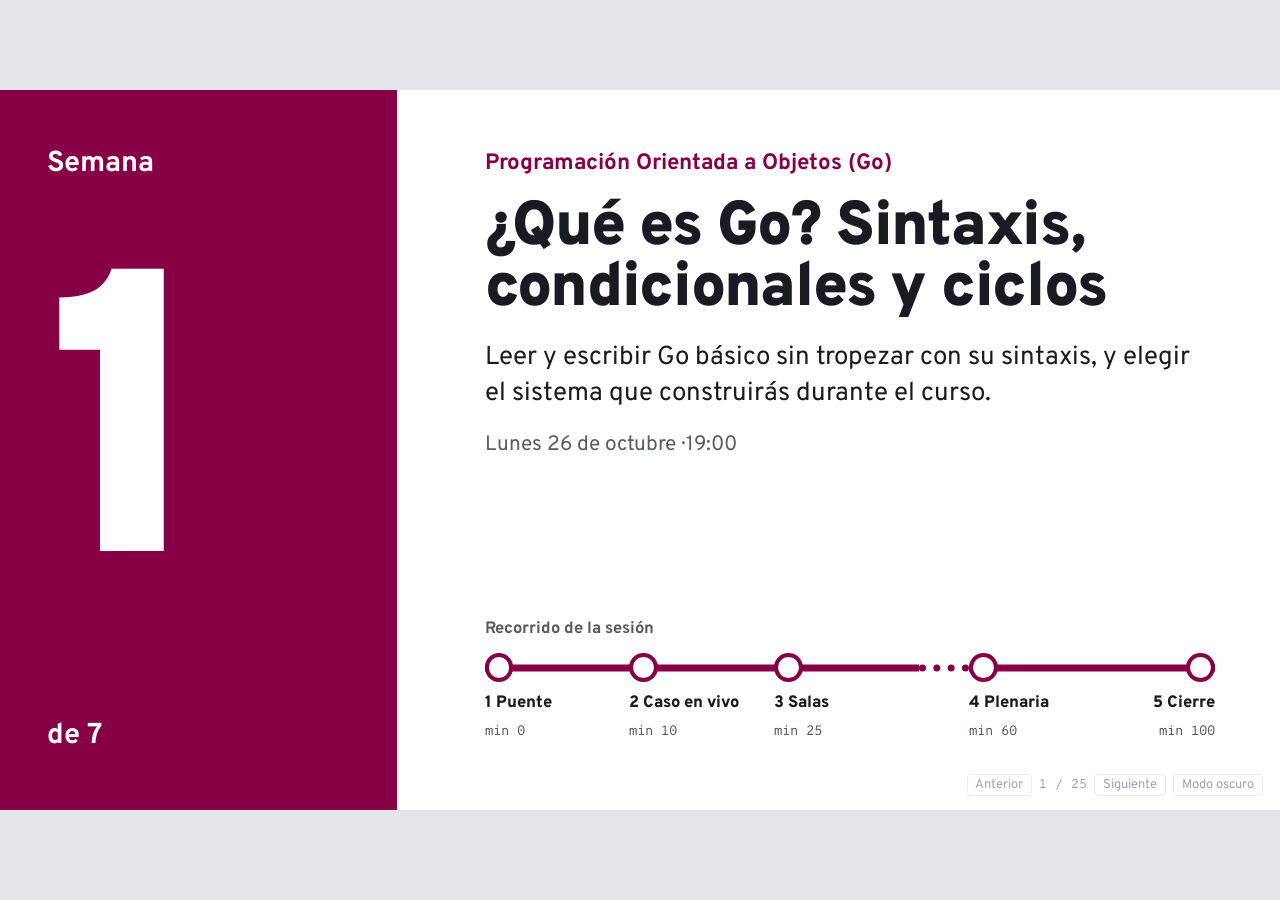
==== semana-01/index.html @ 99a7f045 "Publica el portal y la semana 1 del curso Incluye el portal, el motor de presentaciones, las guías d" ====
<!doctype html>
<html lang="es">
<head>
  <meta charset="utf-8">
  <meta name="viewport" content="width=device-width, initial-scale=1">
  <title>Programación Orientada a Objetos (Go) · Semana 1</title>
  <link rel="preconnect" href="https://fonts.googleapis.com">
  <link rel="preconnect" href="https://fonts.gstatic.com" crossorigin>
  <link rel="stylesheet" href="https://fonts.googleapis.com/css2?family=Overpass+Mono:wght@400;600&family=Overpass:wght@400;600;700;800;900&display=swap">
  <link rel="stylesheet" href="../assets/presentacion.css">
  <script src="../assets/tema.js"></script>
</head>
<body data-curso="poo-go" data-formato="taller">
<div class="barra-lectura">
  <a href="../index.html">Volver al curso</a>
  <button type="button" class="boton" data-alternar-tema>Modo oscuro</button>
</div>
<main class="escenario">

  <section class="diapositiva portada">
    <div class="portada-panel">
      <span>Semana</span>
      <span class="semana-numero">1</span>
      <span>de 7</span>
    </div>
    <div class="portada-texto">
      <p class="curso">Programación Orientada a Objetos (Go)</p>
      <h1>¿Qué es Go? Sintaxis, condicionales y ciclos</h1>
      <p class="objetivo">Leer y escribir Go básico sin tropezar con su sintaxis, y elegir el sistema que construirás durante el curso.</p>
      <p class="fecha">Lunes 26 de octubre · 19:00</p>
      <div class="recorrido-completo"></div>
    </div>
  </section>

  <section class="diapositiva">
    <h2>Cómo funciona este curso</h2>
    <ul class="ideas">
      <li data-paso="1"><span><strong>Antes de cada sesión</strong>, repasa con el tutor de la semana (20–30 minutos con ChatGPT, Gemini o Claude). Al final te da un ticket de entrada con tu duda: envíalo en el formulario del curso hasta las 12:00 del día de la sesión.</span></li>
      <li data-paso="2"><span><strong>En la sesión</strong> empezamos en punto con una pista para el Aprendizaje Práctico del domingo, practicamos y resolvemos dudas. No se califica: vienes a ganar puntos en lo que sí se califica.</span></li>
      <li data-paso="3"><span><strong>Si no puedes venir</strong>, la grabación queda disponible y el ejercicio individual está al final de cada presentación.</span></li>
    </ul>
    <p class="nota">Todo el material está en el sitio del curso: presentaciones, tutores, ejemplos y las guías de cada trabajo.</p>
  </section>

  <section class="diapositiva">
    <h2>Plan de hoy</h2>
    <ol class="plan">
      <li data-bloque="1">Pista para el Aprendizaje Práctico, tres ideas y una pregunta rápida.</li>
      <li data-bloque="2">Le pedimos a la IA un menú en Go y lo leemos línea por línea.</li>
      <li data-bloque="3">En salas, cada uno escribe el menú de su propio sistema. No se graba.</li>
      <li data-bloque="4">El proyecto del curso y el Aprendizaje Autónomo 1. Luego, revisamos menús de voluntarios.</li>
      <li data-bloque="5">Repaso para el domingo y cómo usar el tutor.</li>
    </ol>
  </section>

  <!-- ============ BLOQUE 1 · PUENTE ============ -->

  <section class="diapositiva bloque" data-bloque="1">
    <span class="numero">1</span>
    <div class="bloque-texto">
      <h2></h2>
      <p class="minutos"></p>
    </div>
  </section>

  <section class="diapositiva">
    <h2>Para el Aprendizaje Práctico de este domingo</h2>
    <p class="pista">Fíjate en la forma exacta de escribir Go: dónde van (y dónde no) los paréntesis, las llaves y los dos puntos; qué hace cada símbolo (=, ==, :=, &amp;, *); y cuántas veces gira un for.</p>
    <p class="nota">Una pista, no la pregunta. El cuestionario vence el domingo 1 de noviembre.</p>
  </section>

  <section class="diapositiva">
    <h2>Tres ideas para llevarse</h2>
    <ul class="ideas">
      <li data-paso="1"><span>En Go el tipo va después del nombre: <code>var edad int</code>. Lo que no cambia se declara con <code>const</code>.</span></li>
      <li data-paso="2"><span><code>=</code> asigna, <code>==</code> compara (también textos) y <code>:=</code> declara y asigna a la vez.</span></li>
      <li data-paso="3"><span><code>if</code>, <code>switch</code> y <code>for</code> van sin paréntesis y con llaves. <code>for</code> es el único ciclo de Go.</span></li>
    </ul>
  </section>

  <section class="diapositiva">
    <h2>Si vienes de Java o Python</h2>
    <table class="tabla">
      <thead><tr><th></th><th>Java</th><th>Python</th><th>Go</th></tr></thead>
      <tbody>
        <tr><td>Declarar</td><td><code>int edad = 20;</code></td><td><code>edad = 20</code></td><td><code>var edad int = 20</code><br><code>edad := 20</code></td></tr>
        <tr><td>Condición</td><td><code>if (n &gt; 0) { }</code></td><td><code>if n &gt; 0:</code></td><td><code>if n &gt; 0 { }</code></td></tr>
        <tr><td>Mientras</td><td><code>while (c) { }</code></td><td><code>while c:</code></td><td><code>for c { }</code></td></tr>
        <tr><td><code>switch</code></td><td>cada <code>case</code> necesita <code>break</code></td><td><code>match</code> (3.10 o posterior)</td><td>sin <code>break</code>: no cae al siguiente</td></tr>
        <tr><td>Comparar textos</td><td><code>a.equals(b)</code></td><td><code>a == b</code></td><td><code>a == b</code></td></tr>
        <tr><td>Sin valor</td><td><code>null</code></td><td><code>None</code></td><td><code>nil</code></td></tr>
      </tbody>
    </table>
    <p class="nota">En Java, <code>==</code> entre textos compara referencias; en Go compara el contenido, como en Python.</p>
  </section>

  <section class="diapositiva pregunta">
    <p class="nota">Responde en el Forms del chat de la reunión</p>
    <p class="enunciado">¿Cuántas veces imprime este ciclo?</p>
    <pre><code>for i := 0; i &lt; 10; i += 3 {
    fmt.Println(i)
}</code></pre>
    <ol class="opciones">
      <li>3</li>
      <li>4</li>
      <li>10</li>
      <li>No compila</li>
    </ol>
  </section>

  <section class="diapositiva">
    <h2>Sigue la variable, paso a paso</h2>
    <table class="tabla">
      <thead><tr><th>Valor de i</th><th>¿i &lt; 10?</th><th>Imprime</th></tr></thead>
      <tbody>
        <tr data-paso="1"><td><code>0</code></td><td>sí</td><td class="resultado">0</td></tr>
        <tr data-paso="2"><td><code>3</code></td><td>sí</td><td class="resultado">3</td></tr>
        <tr data-paso="3"><td><code>6</code></td><td>sí</td><td class="resultado">6</td></tr>
        <tr data-paso="4"><td><code>9</code></td><td>sí</td><td class="resultado">9</td></tr>
        <tr data-paso="5" class="fin"><td><code>12</code></td><td>no</td><td>termina</td></tr>
      </tbody>
    </table>
    <p data-paso="6">Imprime <mark>4 veces</mark>. Para contar las vueltas de un <code>for</code>, escribe los valores de la variable hasta que la condición sea falsa.</p>
  </section>

  <!-- ============ BLOQUE 2 · CASO EN VIVO ============ -->

  <section class="diapositiva bloque" data-bloque="2">
    <span class="numero">2</span>
    <div class="bloque-texto">
      <h2></h2>
      <p class="minutos"></p>
      <p>Le pedimos a la IA un menú en Go y lo leemos línea por línea con lo que sabemos.</p>
    </div>
  </section>

  <section class="diapositiva">
    <h2>Le pedimos un menú a la IA</h2>
    <div class="dos-columnas">
      <pre class="prompt">Escribe en Go un programa de consola para gestionar libros electrónicos: un menú con 1) agregar libro, 2) ver resumen y 3) salir, que se repita hasta elegir salir. Máximo 3 libros. Usa for, switch e if.</pre>
      <div>
        <h3>Para interpretar su respuesta</h3>
        <ul>
          <li data-paso="1">¿Por qué <code>fmt.Scan</code> recibe <code>&amp;opcion</code> y no <code>opcion</code>?</li>
          <li data-paso="2">¿Por qué ningún <code>case</code> termina en <code>break</code>?</li>
          <li data-paso="3">¿Qué pasaría si en la opción 3 cambiamos <code>return</code> por <code>break</code>?</li>
        </ul>
      </div>
    </div>
  </section>

  <section class="diapositiva">
    <h2>Lo que respondió, leído con la teoría</h2>
    <div class="dos-columnas" style="grid-template-columns: 1.25fr 1fr">
      <pre class="compacto"><code>for {
    var opcion int
<span class="clave">    fmt.Scan(&amp;opcion)</span>
    switch opcion {
    case 1:
        if cantidad == limite {
            fmt.Println("Catálogo lleno")
        } else { <span class="comentario">/* agrega el libro */</span> }
    case 2:
        fmt.Println("Libros:", cantidad)
    case 3:
<span class="clave">        return</span>
    default:
        fmt.Println("Opción no válida")
    }
}</code></pre>
      <div style="display: flex; flex-direction: column; gap: calc(var(--u) * 3)">
        <ul class="ideas compactas">
          <li data-paso="1"><span><code>&amp;opcion</code> es la dirección de la variable: <code>Scan</code> la necesita para guardar lo que escribes.</span></li>
          <li data-paso="2"><span>En Go un <code>case</code> no cae en el siguiente: no hace falta <code>break</code>.</span></li>
          <li data-paso="3"><span><code>return</code> termina el programa. Un <code>break</code> ahí saldría solo del <code>switch</code> y el menú nunca terminaría.</span></li>
        </ul>
        <p class="nota">Código completo: <code>semana-01/ejemplos/menu/main.go</code>.</p>
      </div>
    </div>
  </section>

  <section class="diapositiva">
    <h2>Qué hacen <code>&amp;</code> y <code>*</code> en la memoria</h2>
    <div class="dos-columnas">
      <pre><code><span class="linea-paso" data-paso="1">stock := 42</span>
<span class="linea-paso" data-paso="2">p := &amp;stock  <span class="comentario">// dirección</span></span>
<span class="linea-paso" data-paso="3">*p = 50      <span class="comentario">// cambia stock</span></span>
<span class="linea-paso" data-paso="4">var q *int</span></code></pre>
      <div class="memoria">
        <div class="celda" data-paso="1">
          <span class="nombre-var">stock · int</span>
          <span class="valor"><span class="viejo">42</span><span class="nuevo" data-paso="3">50</span></span>
          <span class="direccion">dirección 0xc000012080</span>
        </div>
        <div class="flecha-puntero" data-paso="2"><span>apunta a</span></div>
        <div class="celda" data-paso="2">
          <span class="nombre-var">p · *int</span>
          <span class="valor direccion-valor"><span>0xc000012080</span></span>
          <span class="direccion">guarda una dirección</span>
        </div>
        <div class="celda abajo-derecha" data-paso="4">
          <span class="nombre-var">q · *int</span>
          <span class="valor"><span>nil</span></span>
          <span class="direccion">valor cero de un puntero</span>
        </div>
      </div>
    </div>
    <p class="nota">La dirección es ilustrativa: cambia en cada ejecución. Pruébalo con <code>semana-01/ejemplos/punteros/main.go</code>.</p>
  </section>

  <!-- ============ BLOQUE 3 · SALAS ============ -->

  <section class="diapositiva bloque" data-bloque="3">
    <span class="numero">3</span>
    <div class="bloque-texto">
      <h2></h2>
      <p class="minutos"></p>
      <p>La consigna queda en esta diapositiva y en el chat.</p>
    </div>
  </section>

  <section class="diapositiva">
    <h2>Consigna</h2>
    <ol class="plan">
      <li><span class="min">0–5</span><span><strong>Tu sistema.</strong> Cada uno cuenta qué sistema de gestión construirá en el curso (el tema es libre) y nombra 3–4 cosas que hará.</span></li>
      <li><span class="min">5–20</span><span><strong>Tu menú.</strong> Parte de <code>ejemplos/ejercicio-menu</code>: 3 opciones o más con <code>for</code> y <code>switch</code>, y una validación con <code>if / else</code>. Compila con <code>go run main.go</code>.</span></li>
      <li><span class="min">20–30</span><span><strong>Retos, si terminaste.</strong> (1) Predice y comprueba los tres de <code>ejemplos/predice</code>. (2) Avisa si la opción no existe y pon un límite con <code>const</code>. (3) Agrega una opción que dibuje algo con un <code>for</code>.</span></li>
    </ol>
    <div class="consigna-pie">
      <p class="nota">Antes de volver, anota una duda. ¿Quieres mostrar tu trabajo en la plenaria? Avísame por chat.</p>
      <button class="temporizador" type="button" data-minutos="30" aria-label="Temporizador de la consigna"></button>
    </div>
  </section>

  <!-- ============ BLOQUE 4 · PLENARIA ============ -->

  <section class="diapositiva bloque" data-bloque="4">
    <span class="numero">4</span>
    <div class="bloque-texto">
      <h2></h2>
      <p class="minutos"></p>
      <p>Primero, el proyecto del curso y el Aprendizaje Autónomo 1. Después, revisamos menús de voluntarios.</p>
    </div>
  </section>

  <section class="diapositiva">
    <h2>Un proyecto, tres entregas</h2>
    <ul class="cierre-lista">
      <li data-paso="1"><span class="que">Aprendizaje Autónomo 1 · 15 nov</span><span>Eliges tu sistema y diseñas sus módulos, funciones y paquetes.</span></li>
      <li data-paso="2"><span class="que">Aprendizaje Autónomo 2 · 6 dic</span><span>Lo programas con structs, encapsulación, errores e interfaces.</span></li>
      <li data-paso="3"><span class="que">Evaluación en Contacto con el Docente · 13 dic</span><span>Lo conviertes en una aplicación web con al menos 8 servicios, concurrencia y pruebas.</span></li>
    </ul>
    <p data-paso="4"><strong>Elige un sistema que dé para al menos 8 funcionalidades distintas: las vas a necesitar al final.</strong></p>
  </section>

  <section class="diapositiva">
    <h2>Aprendizaje Autónomo 1</h2>
    <div class="dos-columnas">
      <div>
        <h3>Qué entregas</h3>
        <ul>
          <li>PDF con objetivo, alcance, módulos y una tabla de funciones por módulo.</li>
          <li>Repositorio de GitHub con <code>go.mod</code>, tus paquetes y un <code>README.md</code>. Debe compilar.</li>
          <li>Video de 3–5 minutos que explique tu sistema.</li>
        </ul>
      </div>
      <div>
        <h3>Aclaraciones al enunciado</h3>
        <ul>
          <li>El <strong>tema es libre</strong>: libros electrónicos, <em>streaming</em> y <em>e-commerce</em> son solo ejemplos.</li>
          <li>Es <strong>individual</strong>, aunque la plataforma diga «grupo».</li>
          <li>«Programación funcional» quiere decir organizado en funciones y paquetes, sin structs todavía.</li>
          <li>Vence el <strong>domingo 15 de noviembre</strong>.</li>
        </ul>
        <p><a href="../ver.html?f=entregas/aa1.md">Guía completa y rúbrica</a></p>
      </div>
    </div>
  </section>

  <section class="diapositiva">
    <h2>Revisamos tu menú</h2>
    <ul class="ideas">
      <li><span>¿Compila con <code>go run main.go</code>?</span></li>
      <li><span>¿La opción de salir termina el programa, o el menú se repite para siempre?</span></li>
      <li><span>¿Qué pasa si escribo una opción que no existe?</span></li>
      <li><span>¿Las opciones del menú anticipan las funcionalidades de tu Aprendizaje Autónomo 1?</span></li>
    </ul>
    <p class="nota">Solo participa quien se ofrece. Recuerda que esta parte se graba.</p>
  </section>

  <!-- ============ BLOQUE 5 · CIERRE ============ -->

  <section class="diapositiva bloque" data-bloque="5">
    <span class="numero">5</span>
    <div class="bloque-texto">
      <h2></h2>
      <p class="minutos"></p>
      <p>Repaso para el domingo y cómo usar el tutor.</p>
    </div>
  </section>

  <section class="diapositiva">
    <h2>Tipos y valores cero</h2>
    <table class="tabla">
      <thead><tr><th>Tipo</th><th>Qué guarda</th><th>Valor cero</th></tr></thead>
      <tbody>
        <tr><td><code>int</code></td><td>enteros (64 bits en las computadoras actuales)</td><td class="resultado">0</td></tr>
        <tr><td><code>int8</code></td><td>enteros con signo de −128 a 127</td><td class="resultado">0</td></tr>
        <tr><td><code>byte</code> = <code>uint8</code></td><td>enteros sin signo de 0 a 255</td><td class="resultado">0</td></tr>
        <tr><td><code>float64</code></td><td>decimales; el tipo por defecto de <code>3.14</code></td><td class="resultado">0</td></tr>
        <tr><td><code>float32</code></td><td>decimales con menos precisión</td><td class="resultado">0</td></tr>
        <tr><td><code>string</code></td><td>texto (no existen <code>char</code> ni <code>str</code>)</td><td class="resultado">""</td></tr>
        <tr><td><code>bool</code></td><td><code>true</code> o <code>false</code></td><td class="resultado">false</td></tr>
        <tr><td><code>*int</code></td><td>la dirección de un <code>int</code></td><td class="resultado">nil</td></tr>
      </tbody>
    </table>
    <p class="nota">Comentarios: <code>// una línea</code> y <code>/* varias líneas */</code>.</p>
  </section>

  <section class="diapositiva">
    <h2>Operadores que confunden</h2>
    <table class="tabla">
      <thead><tr><th>Expresión</th><th>Resultado</th><th>Por qué</th></tr></thead>
      <tbody>
        <tr><td><code>2 + 3*4</code></td><td class="resultado" data-paso="1">14</td><td data-paso="1">la multiplicación va primero</td></tr>
        <tr><td><code>(2 + 3) * 4</code></td><td class="resultado" data-paso="2">20</td><td data-paso="2">los paréntesis cambian el orden</td></tr>
        <tr><td><code>17 / 5</code></td><td class="resultado" data-paso="3">3</td><td data-paso="3">entre enteros se descartan los decimales</td></tr>
        <tr><td><code>17 % 5</code></td><td class="resultado" data-paso="4">2</td><td data-paso="4">el residuo; <code>n % 2 == 0</code> indica par</td></tr>
        <tr><td><code>17.0 / 5</code></td><td class="resultado" data-paso="5">3.4</td><td data-paso="5">con un decimal, el resultado es <code>float64</code></td></tr>
        <tr><td><code>"Hola, " + "Go"</code></td><td class="resultado" data-paso="6">"Hola, Go"</td><td data-paso="6"><code>+</code> une cadenas; <code>==</code> las compara</td></tr>
      </tbody>
    </table>
  </section>

  <section class="diapositiva">
    <h2>Decidir: <code>else if</code> y <code>switch</code></h2>
    <div class="dos-columnas">
      <div>
        <pre><code>if nota &gt;= 9 {
    fmt.Println("Excelente")
} else if nota &gt;= 7 {
    fmt.Println("Aprobado")
} else {
    fmt.Println("Reprobado")
}</code></pre>
        <p class="nota" style="margin-top: 1em">Se ejecuta solo la primera rama verdadera, de arriba abajo.</p>
      </div>
      <div>
        <pre><code>switch formato {
case "ebook", "pdf":
    fmt.Println("digital")
case "tapa dura":
    fmt.Println("físico")
default:
    fmt.Println("desconocido")
}</code></pre>
        <p class="nota" style="margin-top: 1em">Sin paréntesis ni <code>break</code>. Varios valores en un <code>case</code>, separados por comas.</p>
      </div>
    </div>
  </section>

  <section class="diapositiva">
    <h2>Cómo usar el tutor</h2>
    <ol>
      <li>Abre el sitio del curso y pulsa <strong>Copiar tutor</strong> en la semana que corresponde.</li>
      <li>Pégalo completo en ChatGPT, Gemini o Claude (sirve la versión gratuita).</li>
      <li>Conversa 20–30 minutos. Te hará preguntas y no te dará respuestas: está hecho para que pienses.</li>
      <li>Al final, envía tu ticket de entrada en el <a href="https://forms.cloud.microsoft/r/ZhHFhJsKQE">formulario de tickets</a> hasta las 12:00 del día de la sesión. El enlace también está en el tutor, el anuncio y el sitio del curso.</li>
    </ol>
    <p class="nota">Si tienes poco tiempo, escribe RÁPIDO al empezar: irá directo a las preguntas de control.</p>
  </section>

  <section class="diapositiva">
    <h2>Antes de irnos</h2>
    <ul class="cierre-lista">
      <li><span class="que">Este domingo, 1 nov</span><span>Aprendizaje Práctico de la semana 1.</span></li>
      <li><span class="que">Tu proyecto</span><span>Elige tu sistema. El Aprendizaje Autónomo 1 vence el 15 de noviembre.</span></li>
      <li><span class="que">Si ves la grabación</span><span>Escribe el menú de tu sistema con <code>ejemplos/ejercicio-menu</code> y comprueba que compila, que la opción de salir termina el programa y que una opción inexistente muestra un aviso. Luego predice y comprueba los retos de <code>ejemplos/predice</code>.</span></li>
      <li><span class="que">Próxima semana</span><span>Funciones y paquetes. El lunes 2 de noviembre es feriado: la sesión se da igual y se graba. Antes, usa el <a href="../ver.html?f=semana-02/tutor.md">tutor de la semana 2</a>.</span></li>
    </ul>
  </section>

</main>
<script src="../assets/secuencia.js"></script>
<script src="../assets/presentacion.js"></script>
</body>
</html>
---- assets/presentacion.css ----
/* Presentaciones de sesión · Cursos UIDE · diseño «Señalética» con colores institucionales
   Fuente única: _plantillas/web/assets/. Se copia a cada repositorio con _plantillas/sincronizar-assets.sh
   Tema: html[data-tema="claro"|"oscuro"] (lo pone assets/tema.js). */

/* ---------- Tokens ---------- */

:root {
  --guinda: #870046;           /* color institucional principal */
  --azul: #0A2A69;             /* color institucional secundario */
  --dorado: #E0AD0B;           /* detalle del logotipo: resaltador de lo que entra en el Aprendizaje Práctico */
  --sobre-guinda: #FFFFFF;
  --tinta-sobre-dorado: #1A1A22;

  --fondo: #FFFFFF;
  --superficie: #F2F3F7;
  --tinta: #1A1A22;
  --tinta-suave: #575B68;
  --regla: #D8DBE3;
  --acento: var(--guinda);      /* líneas, flechas, estación actual, textos de acento */
  --caja-diagrama: var(--azul);
  --texto-caja-diagrama: #FFFFFF;
  --codigo-fondo: var(--azul);
  --codigo-texto: #EEF1F8;
  --fuera-escena: #E4E6EC;

  --f-titulo: "Overpass", "Segoe UI", system-ui, sans-serif;
  --f-texto: "Overpass", "Segoe UI", system-ui, sans-serif;
  --f-codigo: "Overpass Mono", Consolas, "Courier New", monospace;
  --u: 1cqh;
  color-scheme: light;
}

:root[data-tema="oscuro"] {
  --fondo: #0A2259;
  --superficie: #0F2F72;
  --tinta: #F3F4F8;
  --tinta-suave: #B8C2DA;
  --regla: #2C4A8C;
  --acento: #F28DB8;            /* guinda aclarado: contraste 6.7:1 sobre el fondo azul */
  --caja-diagrama: #F3F4F8;
  --texto-caja-diagrama: #0A2259;
  --codigo-fondo: #061637;
  --codigo-texto: #EEF1F8;
  --fuera-escena: #050F27;
  color-scheme: dark;
}

*, *::before, *::after { box-sizing: border-box; }

html, body { margin: 0; }

body {
  font-family: var(--f-texto);
  color: var(--tinta);
  background: var(--fuera-escena);
  -webkit-font-smoothing: antialiased;
}

/* ---------- Escenario 16:9 (modo presentación) ---------- */

body.presentacion { height: 100vh; overflow: hidden; }

.escenario {
  position: fixed;
  inset: 0;
  margin: auto;
  width: min(100vw, calc(100vh * 16 / 9));
  height: min(100vh, calc(100vw * 9 / 16));
  background: var(--fondo);
  color: var(--tinta);
  container-type: size;
  overflow: hidden;
}

.diapositiva {
  position: absolute;
  inset: 0;
  display: none;
  flex-direction: column;
  gap: calc(var(--u) * 3.2);
  padding: calc(var(--u) * 13) calc(var(--u) * 9) calc(var(--u) * 8);
  font-size: calc(var(--u) * 4.1);
  line-height: 1.4;
}

.diapositiva.activa { display: flex; }

/* ---------- Tipografía ---------- */

.diapositiva h1,
.diapositiva h2,
.diapositiva h3 {
  font-family: var(--f-titulo);
  margin: 0;
  letter-spacing: -0.02em;
  line-height: 1;
  text-wrap: balance;
}

.diapositiva h1 { font-size: calc(var(--u) * 10.5); font-weight: 900; }
.diapositiva h2 { font-size: calc(var(--u) * 7.4); font-weight: 900; }
.diapositiva h3 { font-size: calc(var(--u) * 3.8); font-weight: 800; letter-spacing: 0; }

.diapositiva p,
.diapositiva li { max-width: 62ch; text-wrap: pretty; }

.diapositiva p { margin: 0; }

.diapositiva ul,
.diapositiva ol { margin: 0; padding-left: 1.2em; display: grid; gap: 0.5em; }

.diapositiva small,
.nota { font-size: calc(var(--u) * 2.5); color: var(--tinta-suave); }

.diapositiva a { color: var(--acento); text-underline-offset: 0.18em; }

mark {
  background: var(--dorado);
  color: var(--tinta-sobre-dorado);
  padding: 0 0.18em;
  border-radius: 2px;
}

code {
  font-family: var(--f-codigo);
  font-size: 0.88em;
  background: var(--superficie);
  padding: 0.06em 0.3em;
  border-radius: 4px;
}

pre {
  margin: 0;
  font-family: var(--f-codigo);
  font-size: calc(var(--u) * 3.1);
  line-height: 1.5;
  background: var(--codigo-fondo);
  color: var(--codigo-texto);
  padding: calc(var(--u) * 2.4) calc(var(--u) * 3);
  border-radius: calc(var(--u) * 1.2);
  overflow: auto;
  tab-size: 4;
}

pre code { background: none; padding: 0; font-size: inherit; color: inherit; }
pre .clave { background: color-mix(in srgb, var(--dorado) 35%, transparent); display: inline-block; width: 100%; }
pre .comentario { color: #9FB0D3; }

/* Lo que se le pide a la IA: lenguaje natural, se ajusta al ancho */
.prompt {
  font-family: var(--f-texto);
  font-size: calc(var(--u) * 3.7);
  white-space: pre-wrap;
  background: var(--superficie);
  color: var(--tinta);
  border-left: calc(var(--u) * 0.9) solid var(--acento);
  border-radius: 0 calc(var(--u) * 1.2) calc(var(--u) * 1.2) 0;
}

/* ---------- Pasos (revelado progresivo) ---------- */

.presentacion [data-paso] { opacity: 0; transition: opacity 220ms ease; }
.presentacion [data-paso].visible { opacity: 1; }

/* ---------- Composiciones ---------- */

.dos-columnas {
  display: grid;
  grid-template-columns: 1.15fr 1fr;
  gap: calc(var(--u) * 7);
  align-items: start;
  flex: 1;
  min-height: 0;
}

.dos-columnas > * { min-width: 0; }

figure { margin: 0; }

figcaption {
  font-size: calc(var(--u) * 2.4);
  color: var(--tinta-suave);
  margin-top: calc(var(--u) * 1.4);
}

/* Portada: panel guinda con el número de semana como señal */
.portada {
  padding: 0;
  display: none;
  grid-template-columns: 31% 1fr;
}
.portada.activa { display: grid; }

.portada-panel {
  background: var(--guinda);
  color: var(--sobre-guinda);
  padding: calc(var(--u) * 7.5) calc(var(--u) * 6.5);
  display: flex;
  flex-direction: column;
  justify-content: space-between;
  font-size: calc(var(--u) * 4);
  font-weight: 700;
}
.portada-panel .semana-numero {
  font-family: var(--f-titulo);
  font-size: calc(var(--u) * 56);
  font-weight: 900;
  line-height: 0.72;
  letter-spacing: -0.05em;
}

.portada-texto {
  padding: calc(var(--u) * 8) calc(var(--u) * 9) calc(var(--u) * 9.5);
  display: flex;
  flex-direction: column;
  gap: calc(var(--u) * 2.6);
  min-width: 0;
}
.portada h1 { font-size: calc(var(--u) * 8.6); }
.portada .curso { font-size: calc(var(--u) * 3.1); font-weight: 700; color: var(--acento); }
.portada .objetivo { font-size: calc(var(--u) * 3.6); max-width: 46ch; }
.portada .fecha { font-size: calc(var(--u) * 2.9); color: var(--tinta-suave); }
.portada .recorrido-completo { margin-top: auto; }

/* Portada de bloque: color pleno, número como señal y letrero de lo que sigue */
.bloque {
  background: var(--guinda);
  color: var(--sobre-guinda);
  display: none;
  grid-template-columns: auto 1fr;
  align-items: center;
  column-gap: calc(var(--u) * 7.5);
  padding-bottom: calc(var(--u) * 14);
}
.bloque.activa { display: grid; }
.bloque .numero {
  width: calc(var(--u) * 36);
  height: calc(var(--u) * 36);
  border-radius: calc(var(--u) * 5);
  background: var(--sobre-guinda);
  color: var(--guinda);
  display: flex;
  align-items: center;
  justify-content: center;
  padding-top: calc(var(--u) * 4);
  font-family: var(--f-titulo);
  font-size: calc(var(--u) * 32);
  font-weight: 900;
  line-height: 1;
}
.bloque-texto { display: flex; flex-direction: column; gap: calc(var(--u) * 2.2); min-width: 0; }
.bloque h2 { font-size: calc(var(--u) * 13); }
.bloque .minutos { font-family: var(--f-codigo); font-size: calc(var(--u) * 3.1); font-weight: 600; }
.bloque p { font-size: calc(var(--u) * 3.8); max-width: 44ch; }
.bloque a { color: inherit; }

.siguiente {
  position: absolute;
  right: calc(var(--u) * 9);
  bottom: calc(var(--u) * 6.5);
  display: flex;
  align-items: center;
  gap: calc(var(--u) * 1.8);
  font-size: calc(var(--u) * 2.8);
  font-weight: 700;
  border: calc(var(--u) * 0.45) solid currentColor;
  border-radius: calc(var(--u) * 1.4);
  padding: calc(var(--u) * 1.3) calc(var(--u) * 2.4);
}
.siguiente svg { width: calc(var(--u) * 3.8); height: calc(var(--u) * 3.8); }

/* Plan de la sesión */
.plan { list-style: none; padding: 0; display: grid; gap: calc(var(--u) * 2); }
.plan li {
  display: grid;
  grid-template-columns: calc(var(--u) * 17) 1fr;
  gap: calc(var(--u) * 3);
  align-items: baseline;
  max-width: none;
  font-size: calc(var(--u) * 4.2);
}
.plan .min { font-family: var(--f-codigo); font-weight: 600; color: var(--acento); font-size: calc(var(--u) * 3.2); }
.plan strong { font-weight: 800; }

/* Ideas clave: el cuadrado de color es la viñeta de señalética */
.ideas { list-style: none; padding: 0; display: grid; gap: calc(var(--u) * 3.4); }
.ideas li {
  display: grid;
  grid-template-columns: calc(var(--u) * 2.4) 1fr;
  gap: calc(var(--u) * 2.6);
  font-size: calc(var(--u) * 4.7);
}
.ideas li::before {
  content: "";
  width: calc(var(--u) * 2.4);
  height: calc(var(--u) * 2.4);
  margin-top: calc(var(--u) * 1.3);
  background: var(--acento);
}

.ideas.compactas { gap: calc(var(--u) * 2.4); }
.ideas.compactas li { font-size: calc(var(--u) * 3.5); grid-template-columns: calc(var(--u) * 1.8) 1fr; gap: calc(var(--u) * 2); }
.ideas.compactas li::before { width: calc(var(--u) * 1.8); height: calc(var(--u) * 1.8); margin-top: calc(var(--u) * 1); }
.lectura .ideas.compactas li { font-size: 1.05rem; }

/* Pregunta en Forms */
.pregunta { justify-content: center; }
.pregunta .enunciado { font-family: var(--f-titulo); font-size: calc(var(--u) * 6.6); font-weight: 900; max-width: 30ch; line-height: 1.08; letter-spacing: -0.02em; }
.opciones { list-style: none; padding: 0; display: grid; grid-template-columns: 1fr 1fr; gap: calc(var(--u) * 2.6) calc(var(--u) * 6); font-size: calc(var(--u) * 4.5); counter-reset: opcion; }
.opciones li { display: flex; align-items: center; gap: calc(var(--u) * 2.2); counter-increment: opcion; }
.opciones li::before {
  content: counter(opcion, upper-alpha);
  flex: none;
  width: calc(var(--u) * 6.4);
  height: calc(var(--u) * 6.4);
  border-radius: calc(var(--u) * 1.1);
  background: var(--guinda);
  color: var(--sobre-guinda);
  display: flex;
  align-items: center;
  justify-content: center;
  padding-top: calc(var(--u) * 0.6);
  font-weight: 900;
}

/* Consigna con temporizador */
.consigna-pie { display: flex; align-items: end; justify-content: space-between; gap: calc(var(--u) * 4); margin-top: auto; }

.temporizador {
  font-family: var(--f-codigo);
  font-variant-numeric: tabular-nums;
  font-size: calc(var(--u) * 10);
  font-weight: 600;
  line-height: 1;
  color: var(--acento);
  background: none;
  border: none;
  padding: 0;
  cursor: pointer;
  text-align: right;
}
.temporizador.terminado { color: #D92D20; }
.temporizador-ayuda { display: block; font-family: var(--f-texto); font-size: calc(var(--u) * 2.2); font-weight: 400; color: var(--tinta-suave); }

/* Pista para el Aprendizaje Práctico: el dorado del logotipo */
.pista {
  background: var(--dorado);
  color: var(--tinta-sobre-dorado);
  padding: calc(var(--u) * 3.2) calc(var(--u) * 4.2);
  border-radius: calc(var(--u) * 1.4);
  font-size: calc(var(--u) * 4.6);
  font-weight: 800;
  line-height: 1.2;
  max-width: 38ch;
}

/* Cierre */
.cierre-lista { list-style: none; padding: 0; display: grid; gap: calc(var(--u) * 2.8); }
.cierre-lista li { display: grid; grid-template-columns: calc(var(--u) * 40) 1fr; gap: calc(var(--u) * 3); max-width: none; font-size: calc(var(--u) * 4.2); }
.cierre-lista .que { font-weight: 800; color: var(--acento); }

/* Código compacto (fragmentos largos) y código dentro de una pregunta */
pre.compacto { font-size: calc(var(--u) * 2.7); line-height: 1.45; }
.pregunta pre { align-self: flex-start; font-size: calc(var(--u) * 3.6); }

/* Tabla genérica (tipos, trazas de un ciclo, expresiones y resultados) */
.tabla { border-collapse: collapse; font-size: calc(var(--u) * 3.2); }
.tabla th, .tabla td { text-align: left; padding: calc(var(--u) * 1) calc(var(--u) * 2.4); border-bottom: calc(var(--u) * 0.25) solid var(--regla); }
.tabla th { font-size: calc(var(--u) * 2.4); font-weight: 700; color: var(--tinta-suave); }
.tabla code { background: none; padding: 0; font-size: 1em; font-weight: 600; }
.tabla .resultado { font-family: var(--f-codigo); font-weight: 600; color: var(--acento); }
.tabla tr.fin td { color: var(--tinta-suave); }

/* Memoria: variables como cajas, punteros como flechas (pasos con data-paso) */
.memoria {
  display: grid;
  grid-template-columns: 1fr calc(var(--u) * 12) 1fr;
  align-items: center;
  row-gap: calc(var(--u) * 4);
}
.celda {
  border: calc(var(--u) * 0.5) solid var(--tinta);
  border-radius: calc(var(--u) * 1.4);
  padding: calc(var(--u) * 1.8) calc(var(--u) * 2.4);
  display: flex;
  flex-direction: column;
  gap: calc(var(--u) * 0.6);
  background: var(--fondo);
  min-width: 0;
}
.celda .nombre-var { font-family: var(--f-codigo); font-weight: 600; font-size: calc(var(--u) * 2.8); color: var(--acento); }
.celda .valor { display: grid; font-family: var(--f-codigo); font-weight: 600; font-size: calc(var(--u) * 5.6); line-height: 1.1; }
.celda .valor > span { grid-area: 1 / 1; }
.celda .valor.direccion-valor { font-size: calc(var(--u) * 3.2); }
.celda .direccion { font-family: var(--f-codigo); font-size: calc(var(--u) * 2.1); color: var(--tinta-suave); }
.celda:has(.nuevo.visible) .viejo { opacity: 0; }
.celda .nuevo { color: var(--acento); }
.memoria .abajo-derecha { grid-column: 3; }
.flecha-puntero { position: relative; height: calc(var(--u) * 0.8); background: var(--acento); margin: 0 calc(var(--u) * 1) 0 calc(var(--u) * 2.2); }
.flecha-puntero::before {
  content: "";
  position: absolute;
  left: calc(var(--u) * -2.2);
  top: 50%;
  transform: translateY(-50%);
  border-top: calc(var(--u) * 1.6) solid transparent;
  border-bottom: calc(var(--u) * 1.6) solid transparent;
  border-right: calc(var(--u) * 2.4) solid var(--acento);
}
.flecha-puntero span { position: absolute; left: 0; right: 0; bottom: calc(var(--u) * 1.4); text-align: center; font-size: calc(var(--u) * 2.2); color: var(--tinta-suave); white-space: nowrap; }
pre .linea-paso { display: inline-block; width: 100%; }
.presentacion pre .linea-paso[data-paso] { opacity: 0.25; }
.presentacion pre .linea-paso[data-paso].visible { opacity: 1; }

/* ---------- Recorrido de la sesión (línea de metro) ---------- */

.recorrido {
  --tam: calc(var(--u) * 2.6);
  --grosor: calc(var(--u) * 0.75);
  display: flex;
  font-size: calc(var(--u) * 2);
  color: var(--tinta-suave);
}
.parada {
  position: relative;
  display: flex;
  align-items: center;
  gap: calc(var(--u) * 1.1);
  min-width: 0;
}
.parada::before {
  content: "";
  position: absolute;
  left: 0;
  right: 0;
  top: 50%;
  border-top: var(--grosor) solid var(--regla);
  transform: translateY(-50%);
  z-index: 0;
}
.parada.pasada::before { border-top-color: var(--acento); }
.parada.pausa::before { border-top-style: dotted; }
.parada .estacion {
  position: relative;
  z-index: 1;
  flex: none;
  width: var(--tam);
  height: var(--tam);
  border-radius: 50%;
  border: calc(var(--u) * 0.6) solid var(--regla);
  background: var(--fondo);
}
.parada.pasada .estacion { border-color: var(--acento); background: var(--acento); }
.parada.actual .estacion {
  width: calc(var(--tam) * 1.35);
  height: calc(var(--tam) * 1.35);
  border-color: var(--fondo);
  background: var(--acento);
  box-shadow: 0 0 0 calc(var(--u) * 0.5) var(--acento);
}
.parada .nombre {
  position: relative;
  z-index: 1;
  background: var(--fondo);
  padding-right: calc(var(--u) * 1);
  white-space: nowrap;
  overflow: hidden;
  text-overflow: ellipsis;
}
.parada.actual .nombre { color: var(--tinta); font-weight: 900; }
.parada.ultima { justify-content: flex-end; flex-direction: row-reverse; }
.parada.ultima .nombre { padding-right: 0; padding-left: calc(var(--u) * 1); }

/* Recorrido fijo arriba en las diapositivas de contenido */
.recorrido-fijo {
  position: absolute;
  left: calc(var(--u) * 9);
  right: calc(var(--u) * 9);
  top: calc(var(--u) * 4.2);
  z-index: 5;
}
.escenario:has(.portada.activa) .recorrido-fijo { display: none; }

/* Sobre las portadas de bloque, el recorrido va en blanco */
.escenario:has(.bloque.activa) .recorrido-fijo { --fondo: var(--guinda); --acento: var(--sobre-guinda); --regla: rgba(255,255,255,0.4); --tinta: var(--sobre-guinda); --tinta-suave: rgba(255,255,255,0.82); }
.escenario:has(.bloque.activa) .recorrido-fijo .parada.actual .nombre { color: var(--sobre-guinda); }

/* Recorrido completo en la portada: más grande, con los minutos de inicio */
.recorrido-completo .recorrido { --tam: calc(var(--u) * 4); --grosor: calc(var(--u) * 1.1); font-size: calc(var(--u) * 2.3); color: var(--tinta); }
.recorrido-completo .parada { flex-direction: column; align-items: flex-start; gap: calc(var(--u) * 1.2); }
.recorrido-completo .parada::before { top: calc(var(--tam) / 2); transform: translateY(-50%); }
.recorrido-completo .parada .estacion { border-color: var(--acento); }
.recorrido-completo .parada .nombre { font-weight: 800; background: none; }
.recorrido-completo .parada .inicio { font-family: var(--f-codigo); font-size: calc(var(--u) * 1.9); color: var(--tinta-suave); }
.recorrido-completo .parada::before { border-top-color: var(--acento); }
.recorrido-completo .parada.ultima { align-items: flex-end; text-align: right; flex-direction: column; }
.recorrido-titulo { font-size: calc(var(--u) * 2.3); font-weight: 700; color: var(--tinta-suave); margin-bottom: calc(var(--u) * 1.8); }

/* ---------- Controles (abajo a la derecha, discretos) ---------- */

.controles {
  position: absolute;
  right: calc(var(--u) * 2.4);
  bottom: calc(var(--u) * 2);
  display: flex;
  align-items: center;
  gap: calc(var(--u) * 1);
  font-size: calc(var(--u) * 1.8);
  color: var(--tinta-suave);
  z-index: 6;
  opacity: 0.55;
  transition: opacity 150ms ease;
}
.controles:hover, .controles:focus-within { opacity: 1; }
.controles button {
  font: inherit;
  color: inherit;
  background: var(--fondo);
  border: 1px solid var(--regla);
  border-radius: 4px;
  padding: 0.15em 0.6em;
  cursor: pointer;
}
.controles .contador { font-variant-numeric: tabular-nums; font-family: var(--f-codigo); }
.escenario:has(.bloque.activa) .controles,
.escenario:has(.portada.activa) .controles { color: var(--tinta-suave); }
.escenario:has(.bloque.activa) .controles { color: rgba(255,255,255,0.85); }
.escenario:has(.bloque.activa) .controles button { background: transparent; border-color: rgba(255,255,255,0.5); }

/* ---------- Diagrama de secuencia ---------- */

.secuencia svg { width: 100%; height: auto; max-height: calc(var(--u) * 58); display: block; font-family: var(--f-texto); }
.secuencia .actor rect { fill: var(--caja-diagrama); stroke: none; }
.secuencia .actor text { font-size: 22px; font-weight: 800; fill: var(--texto-caja-diagrama); }
.secuencia .vida { stroke: var(--regla); stroke-width: 2.5; stroke-dasharray: 8 8; }
.secuencia .trazo { fill: none; stroke: var(--acento); stroke-width: 4; }
.secuencia .respuesta .trazo { stroke-dasharray: 11 7; }
.secuencia .punta { fill: var(--acento); }
.secuencia .etiqueta { font-size: 21px; font-weight: 700; fill: var(--tinta); }
.secuencia .nota-mensaje { font-size: 17px; fill: var(--tinta-suave); }

/* Animación: el trazo se dibuja desde el emisor; punta y etiqueta aparecen después */
.presentacion .secuencia .mensaje { opacity: 0; }
.presentacion .secuencia .mensaje.visible { opacity: 1; }
.presentacion .secuencia .mensaje .trazo { stroke-dasharray: var(--largo); stroke-dashoffset: var(--largo); }
.presentacion .secuencia .mensaje.visible .trazo { stroke-dashoffset: 0; transition: stroke-dashoffset 650ms ease-out; }
.presentacion .secuencia .respuesta.visible .trazo { stroke-dasharray: 11 7; }
.presentacion .secuencia .mensaje .punta,
.presentacion .secuencia .mensaje text { opacity: 0; }
.presentacion .secuencia .mensaje.visible .punta,
.presentacion .secuencia .mensaje.visible text { opacity: 1; transition: opacity 250ms ease 550ms; }

.controles-secuencia { display: none; gap: 0.5rem; margin-top: 0.6rem; flex-wrap: wrap; }
.controles-secuencia button,
.boton {
  font: inherit;
  font-size: 0.95rem;
  font-weight: 700;
  color: var(--tinta);
  background: var(--fondo);
  border: 2px solid var(--tinta);
  border-radius: 8px;
  padding: 0.4rem 0.85rem;
  cursor: pointer;
  text-decoration: none;
  min-height: 44px;
  display: inline-flex;
  align-items: center;
}

.solo-lector {
  position: absolute !important;
  width: 1px; height: 1px;
  overflow: hidden;
  clip: rect(0 0 0 0);
  white-space: nowrap;
}

/* ---------- Modo lectura (celular o ?modo=lectura) ---------- */

body.lectura { background: var(--fondo); }

.lectura .escenario {
  position: static;
  width: auto;
  height: auto;
  max-width: 920px;
  margin: 0 auto;
  container-type: normal;
  overflow: visible;
  --u: clamp(4.6px, 0.55vw + 2.6px, 6.4px);
}

.lectura .diapositiva,
.lectura .portada,
.lectura .bloque {
  position: relative;
  display: flex;
  flex-direction: column;
  padding: 2.4rem 16px;
  border-bottom: 1.5px solid var(--regla);
  font-size: 1.05rem;
  gap: 1rem;
}

.lectura .diapositiva h1 { font-size: 2.3rem; }
.lectura .diapositiva h2 { font-size: 1.8rem; }
.lectura .diapositiva h3 { font-size: 1.25rem; }
.lectura .portada { padding: 0; }
.lectura .portada-panel { flex-direction: row; align-items: flex-end; gap: 0.6rem; padding: 1.4rem 16px; font-size: 1rem; justify-content: flex-start; }
.lectura .portada-panel .semana-numero { font-size: 5rem; }
.lectura .portada-texto { padding: 1.6rem 16px 2rem; }
.lectura .portada .objetivo, .lectura .portada .curso, .lectura .portada .fecha { font-size: 1.05rem; }
.lectura .bloque .numero { width: 5rem; height: 5rem; font-size: 3.6rem; border-radius: 0.8rem; padding-top: 0.6rem; }
.lectura .bloque h2 { font-size: 2.2rem; }
.lectura .bloque p, .lectura .bloque .minutos { font-size: 1.05rem; }
.lectura .siguiente { position: static; align-self: flex-start; font-size: 0.95rem; }
.lectura .siguiente svg { width: 1.2rem; height: 1.2rem; }
.lectura .ideas li, .lectura .opciones, .lectura .pista, .lectura .plan li, .lectura .cierre-lista li { font-size: 1.1rem; }
.lectura .pregunta .enunciado { font-size: 1.4rem; }
.lectura .opciones li::before { width: 2.2rem; height: 2.2rem; }
.lectura pre { font-size: 0.85rem; }
.lectura .prompt { font-size: 1rem; }
.lectura .dos-columnas, .lectura .opciones { grid-template-columns: 1fr !important; } /* !important: gana a los estilos en línea de cada diapositiva */
.lectura .plan li, .lectura .cierre-lista li { grid-template-columns: 1fr; gap: 0.15rem; }
.lectura .plan .min { font-size: 0.95rem; }
.lectura .temporizador { font-size: 2.5rem; }
.lectura .tabla { font-size: 0.95rem; }
.lectura .tabla th { font-size: 0.8rem; }
.lectura pre.compacto, .lectura .pregunta pre { font-size: 0.85rem; }
.lectura .memoria { grid-template-columns: 1fr 2.5rem 1fr; }
.lectura .celda .valor { font-size: 1.4rem; }
.lectura .celda .valor.direccion-valor { font-size: 0.85rem; }
.lectura .celda .nombre-var, .lectura .celda .direccion, .lectura .flecha-puntero span { font-size: 0.8rem; }
.lectura .recorrido-fijo, .lectura .controles { display: none; }
/* En el celular el recorrido de la portada va en vertical, como el mapa de una línea */
.lectura .recorrido-completo .recorrido { flex-direction: column; gap: 0.7rem; font-size: 0.95rem; border-left: 4px solid var(--acento); margin-left: 11px; padding: 0.2rem 0; }
.lectura .recorrido-completo .parada,
.lectura .recorrido-completo .parada.ultima { flex-direction: row; align-items: center; justify-content: flex-start; gap: 0.6rem; text-align: left; }
.lectura .recorrido-completo .parada::before { display: none; }
.lectura .recorrido-completo .parada.pausa { display: none; }
.lectura .recorrido-completo .parada .estacion { width: 18px; height: 18px; margin-left: -11px; }
.lectura .recorrido-completo .parada .inicio { font-size: 0.85rem; }
.lectura .controles-secuencia { display: flex; }
.lectura .secuencia svg { max-height: none; }
.lectura figcaption { font-size: 0.9rem; }
.lectura .secuencia .mensaje { opacity: 1; transition: opacity 200ms ease; }
.lectura .secuencia .mensaje.oculto { opacity: 0.08; }

.barra-lectura {
  display: none;
  max-width: 920px;
  margin: 0 auto;
  padding: 12px 16px;
  gap: 10px;
  justify-content: space-between;
  align-items: center;
  border-bottom: 1.5px solid var(--regla);
  font-size: 0.95rem;
}
.lectura .barra-lectura { display: flex; }
.barra-lectura a { color: var(--acento); font-weight: 700; }

/* ---------- Accesibilidad ---------- */

:focus-visible { outline: 3px solid var(--acento); outline-offset: 3px; }
.bloque :focus-visible { outline-color: var(--sobre-guinda); }

@media (prefers-reduced-motion: reduce) {
  *, *::before, *::after { transition-duration: 0ms !important; animation-duration: 0ms !important; transition-delay: 0ms !important; }
}

@media print {
  body { background: #fff; }
  .escenario { position: static; width: auto; height: auto; container-type: normal; }
  .diapositiva { position: relative; display: flex; break-after: page; min-height: 100vh; }
  .portada, .bloque { display: grid; }
  [data-paso], .secuencia .mensaje, .secuencia .mensaje * { opacity: 1 !important; stroke-dashoffset: 0 !important; }
  .recorrido-fijo, .controles { display: none; }
}

/* ---------- Portal del curso (index.html de cada repositorio) ---------- */

body.portal { background: var(--fondo); }

.portal-cabecera { background: var(--guinda); color: var(--sobre-guinda); }
.portal-cabecera-contenido {
  max-width: 980px;
  margin: 0 auto;
  padding: 18px 16px 44px;
  display: flex;
  flex-direction: column;
  gap: 18px;
}
.portal-cabecera .barra { display: flex; justify-content: flex-end; }
.portal-cabecera .boton { color: var(--sobre-guinda); background: transparent; border-color: var(--sobre-guinda); }
.portal-cabecera h1 { font-family: var(--f-titulo); font-size: clamp(2.2rem, 5.5vw, 3.8rem); font-weight: 900; letter-spacing: -0.02em; line-height: 0.98; margin: 0; text-wrap: balance; }
.portal-cabecera p { margin: 0; max-width: 68ch; font-size: 1.1rem; line-height: 1.55; }

.portal-contenido {
  max-width: 980px;
  margin: 0 auto;
  padding: 24px 16px 80px;
  font-size: 1.08rem;
  line-height: 1.55;
}

.portal-contenido h1,
.portal-contenido h2 { font-family: var(--f-titulo); letter-spacing: -0.02em; line-height: 1.05; }
.portal-contenido h1 { font-size: clamp(2rem, 5vw, 3.2rem); font-weight: 900; color: var(--acento); margin: 0 0 0.4em; text-wrap: balance; }
.portal-contenido h2 { font-size: 1.8rem; font-weight: 900; margin: 2.2em 0 0.7em; }
.portal-contenido p { max-width: 68ch; }
.portal-contenido a { color: var(--acento); text-underline-offset: 0.18em; }

.pasos-semana { list-style: none; padding: 0; margin: 0; display: grid; grid-template-columns: repeat(3, 1fr); gap: 28px; counter-reset: paso; }
.pasos-semana li { counter-increment: paso; position: relative; padding-left: 66px; min-height: 52px; }
.pasos-semana li::before {
  content: counter(paso);
  position: absolute;
  left: 0;
  top: 0;
  width: 52px;
  height: 52px;
  border-radius: 10px;
  background: var(--guinda);
  color: var(--sobre-guinda);
  font-family: var(--f-titulo);
  font-weight: 900;
  font-size: 1.8rem;
  display: flex;
  align-items: center;
  justify-content: center;
  padding-top: 4px;
}
.pasos-semana strong { font-weight: 800; }

.tabla-semanas { width: 100%; border-collapse: collapse; }
.tabla-semanas th, .tabla-semanas td { text-align: left; padding: 14px 10px; border-bottom: 1.5px solid var(--regla); vertical-align: top; }
.tabla-semanas th { font-weight: 700; color: var(--tinta-suave); font-size: 0.95rem; }
.tabla-semanas td:first-child { font-family: var(--f-titulo); font-weight: 900; font-size: 1.7rem; color: var(--acento); width: 3ch; line-height: 1.1; }
.tabla-semanas .fechas { display: block; color: var(--tinta-suave); font-size: 0.9rem; }
.pendiente { color: var(--tinta-suave); font-size: 0.95rem; }

.acciones { display: flex; flex-wrap: wrap; gap: 8px; align-items: center; }
.acciones a, .acciones button {
  font: inherit;
  font-size: 0.95rem;
  font-weight: 700;
  color: var(--tinta);
  background: var(--fondo);
  border: 2px solid var(--tinta);
  border-radius: 8px;
  padding: 0.35rem 0.8rem;
  min-height: 44px;
  display: inline-flex;
  align-items: center;
  text-decoration: none;
  cursor: pointer;
  white-space: nowrap;
}
.acciones .principal { background: var(--guinda); border-color: var(--guinda); color: var(--sobre-guinda); }
.aviso-copia { display: block; font-size: 0.85rem; color: var(--tinta-suave); min-height: 1.2em; }

.lista-entregas { list-style: none; padding: 0; display: grid; gap: 14px; }
.lista-entregas li { display: grid; grid-template-columns: minmax(0, 1fr) auto; gap: 4px 20px; align-items: baseline; border-bottom: 1.5px solid var(--regla); padding-bottom: 12px; }
.lista-entregas strong { font-size: 1.15rem; font-weight: 800; }
.lista-entregas .detalle { grid-column: 1 / -1; color: var(--tinta-suave); }

@media (max-width: 760px) {
  .pasos-semana { grid-template-columns: 1fr; }
  .tabla-semanas thead { display: none; }
  .tabla-semanas tr { display: grid; grid-template-columns: auto 1fr; gap: 4px 14px; padding: 14px 0; border-bottom: 1.5px solid var(--regla); }
  .tabla-semanas td { border: none; padding: 0; }
  .tabla-semanas td:first-child { grid-row: span 3; }
  .lista-entregas li { grid-template-columns: 1fr; }
}

/* ---------- Documento Markdown (ver.html: guías y tutores) ---------- */

.documento { max-width: 860px; }
.documento h1 { font-size: clamp(1.8rem, 4vw, 2.6rem); }
.documento h2 { font-size: 1.45rem; margin-top: 2em; }
.documento h3 { font-family: var(--f-titulo); font-size: 1.2rem; margin-top: 1.6em; }
.documento table { width: 100%; border-collapse: collapse; margin: 1em 0; font-size: 0.97rem; }
.documento th, .documento td { border: 1.5px solid var(--regla); padding: 8px 10px; text-align: left; vertical-align: top; }
.documento th { background: var(--superficie); }
.documento pre { font-size: 0.9rem; border-radius: 8px; }
.documento code { font-size: 0.92em; }
.documento li { margin: 0.25em 0; }
.documento ul:has(input[type="checkbox"]) { list-style: none; padding-left: 0.2em; }
.documento blockquote { margin: 1em 0; padding: 0.2em 1em; border-left: 6px solid var(--acento); background: var(--superficie); }
.documento .tabla-scroll { overflow-x: auto; }
.barra-documento { display: flex; flex-wrap: wrap; gap: 10px; align-items: center; justify-content: space-between; margin-bottom: 28px; }
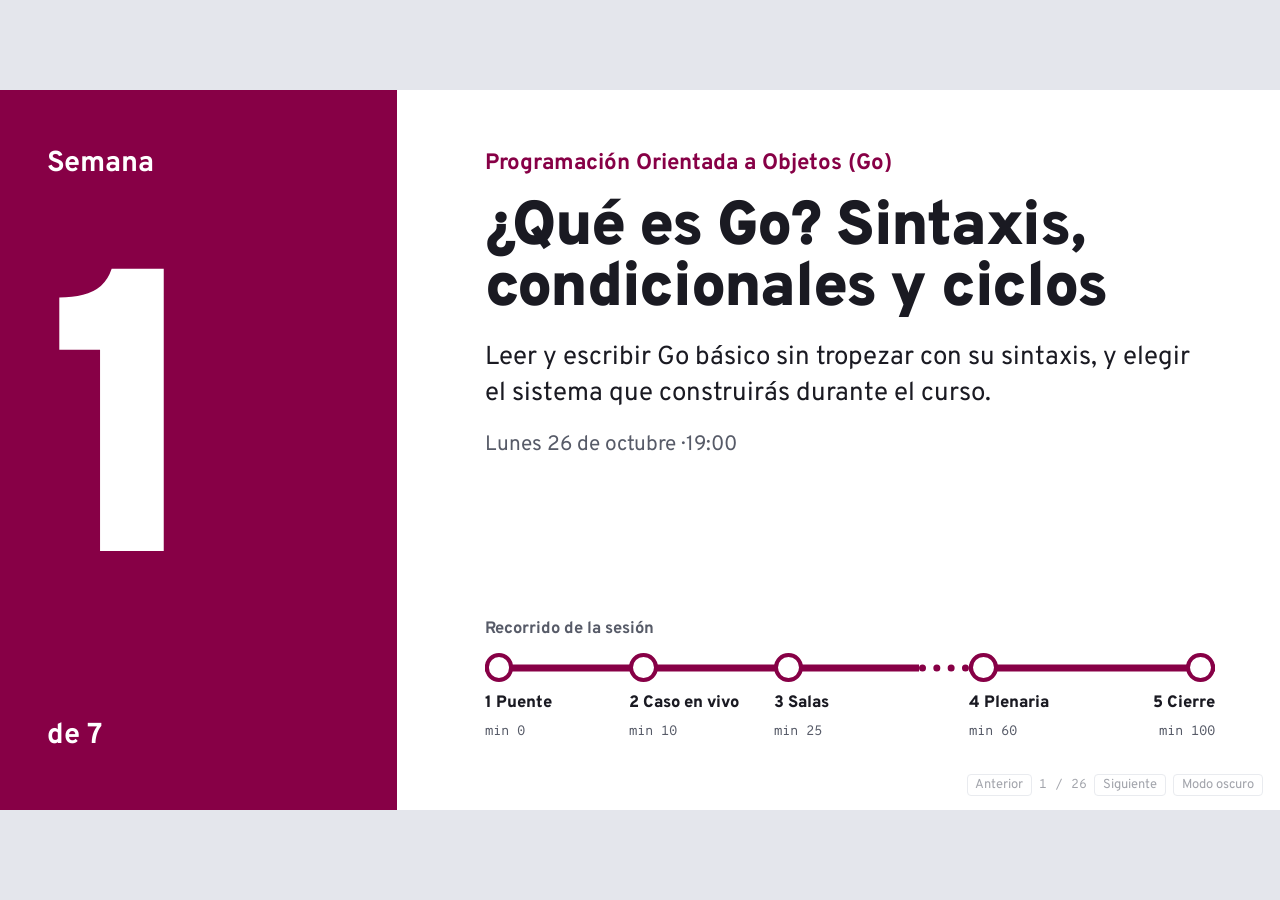
==== commit 7cfdaa3d: "Actualiza el motor (puntero rojo con la tecla P) y la presentación de la semana 1 Co-Authored-By: Cl" ====
--- a/semana-01/index.html
+++ b/semana-01/index.html
@@ -121,6 +121,13 @@
       </tbody>
     </table>
     <p data-paso="6">Imprime <mark>4 veces</mark>. Para contar las vueltas de un <code>for</code>, escribe los valores de la variable hasta que la condición sea falsa.</p>
+  </section>
+
+  <section class="diapositiva">
+    <h2>La variable, en la recta numérica</h2>
+    <figure id="anim-for">
+      <figcaption class="solo-lector">La variable i salta de 3 en 3: 0, 3, 6 y 9 cumplen i &lt; 10 y se imprimen; con 12 la condición es falsa y el ciclo termina. Imprime 4 veces. <span data-paso="1"></span><span data-paso="2"></span><span data-paso="3"></span><span data-paso="4"></span><span data-paso="5"></span><span data-paso="6"></span></figcaption>
+    </figure>
   </section>
 
   <!-- ============ BLOQUE 2 · CASO EN VIVO ============ -->
@@ -362,7 +369,7 @@
   <section class="diapositiva">
     <h2>Cómo usar el tutor</h2>
     <ol>
-      <li>Abre el sitio del curso y pulsa <strong>Copiar tutor</strong> en la semana que corresponde.</li>
+      <li>Abre el sitio del curso, <a href="https://carlosandresat.github.io/uide-poo-go-online/">carlosandresat.github.io/uide-poo-go-online</a>, y pulsa <strong>Copiar tutor</strong> en la semana que corresponde. El de la semana 2 ya está publicado: <a href="../ver.html?f=semana-02/tutor.md">ábrelo aquí</a>.</li>
       <li>Pégalo completo en ChatGPT, Gemini o Claude (sirve la versión gratuita).</li>
       <li>Conversa 20–30 minutos. Te hará preguntas y no te dará respuestas: está hecho para que pienses.</li>
       <li>Al final, envía tu ticket de entrada en el <a href="https://forms.cloud.microsoft/r/ZhHFhJsKQE">formulario de tickets</a> hasta las 12:00 del día de la sesión. El enlace también está en el tutor, el anuncio y el sitio del curso.</li>
@@ -383,5 +390,6 @@
 </main>
 <script src="../assets/secuencia.js"></script>
 <script src="../assets/presentacion.js"></script>
+<script src="anim-for.js"></script>
 </body>
 </html>
--- a/assets/presentacion.css
+++ b/assets/presentacion.css
@@ -122,6 +122,7 @@
 }
 
 code {
+  font-variant-ligatures: none;
   font-family: var(--f-codigo);
   font-size: 0.88em;
   background: var(--superficie);
@@ -132,6 +133,7 @@
 pre {
   margin: 0;
   font-family: var(--f-codigo);
+  font-variant-ligatures: none; /* Overpass Mono convierte <- en flecha: en Go el operador debe verse tal cual */
   font-size: calc(var(--u) * 3.1);
   line-height: 1.5;
   background: var(--codigo-fondo);
@@ -494,6 +496,11 @@
 .recorrido-completo .parada .inicio { font-family: var(--f-codigo); font-size: calc(var(--u) * 1.9); color: var(--tinta-suave); }
 .recorrido-completo .parada::before { border-top-color: var(--acento); }
 .recorrido-completo .parada.ultima { align-items: flex-end; text-align: right; flex-direction: column; }
+/* Formato debate (7–8 estaciones): los nombres de la portada pasan a dos líneas si hace falta */
+.recorrido-completo .parada.ultima { justify-content: flex-start; }
+.recorrido-completo .recorrido.muchas { font-size: calc(var(--u) * 1.95); }
+.recorrido-completo .recorrido.muchas .parada .nombre { white-space: normal; max-width: 100%; padding-right: calc(var(--u) * 0.5); line-height: 1.15; }
+.recorrido-completo .recorrido.muchas .parada.ultima .nombre { padding-right: 0; }
 .recorrido-titulo { font-size: calc(var(--u) * 2.3); font-weight: 700; color: var(--tinta-suave); margin-bottom: calc(var(--u) * 1.8); }
 
 /* ---------- Controles (abajo a la derecha, discretos) ---------- */
@@ -619,13 +626,14 @@
 .lectura .ideas li, .lectura .opciones, .lectura .pista, .lectura .plan li, .lectura .cierre-lista li { font-size: 1.1rem; }
 .lectura .pregunta .enunciado { font-size: 1.4rem; }
 .lectura .opciones li::before { width: 2.2rem; height: 2.2rem; }
-.lectura pre { font-size: 0.85rem; }
+.lectura pre { font-size: 0.85rem; max-width: 100%; overflow-x: auto; }
 .lectura .prompt { font-size: 1rem; }
 .lectura .dos-columnas, .lectura .opciones { grid-template-columns: 1fr !important; } /* !important: gana a los estilos en línea de cada diapositiva */
 .lectura .plan li, .lectura .cierre-lista li { grid-template-columns: 1fr; gap: 0.15rem; }
 .lectura .plan .min { font-size: 0.95rem; }
 .lectura .temporizador { font-size: 2.5rem; }
-.lectura .tabla { font-size: 0.95rem; }
+.lectura .tabla { font-size: 0.95rem; display: block; max-width: 100%; overflow-x: auto; } /* en el celular, la tabla se desplaza sola en vez de ensanchar la página */
+.lectura .dos-columnas > * { min-width: 0; }
 .lectura .tabla th { font-size: 0.8rem; }
 .lectura pre.compacto, .lectura .pregunta pre { font-size: 0.85rem; }
 .lectura .memoria { grid-template-columns: 1fr 2.5rem 1fr; }
@@ -791,3 +799,6 @@
 .documento blockquote { margin: 1em 0; padding: 0.2em 1em; border-left: 6px solid var(--acento); background: var(--superficie); }
 .documento .tabla-scroll { overflow-x: auto; }
 .barra-documento { display: flex; flex-wrap: wrap; gap: 10px; align-items: center; justify-content: space-between; margin-bottom: 28px; }
+
+/* Las animaciones escriben código en SVG: sin ligaduras, como en los bloques de código */
+.diapositiva svg text { font-variant-ligatures: none; }
